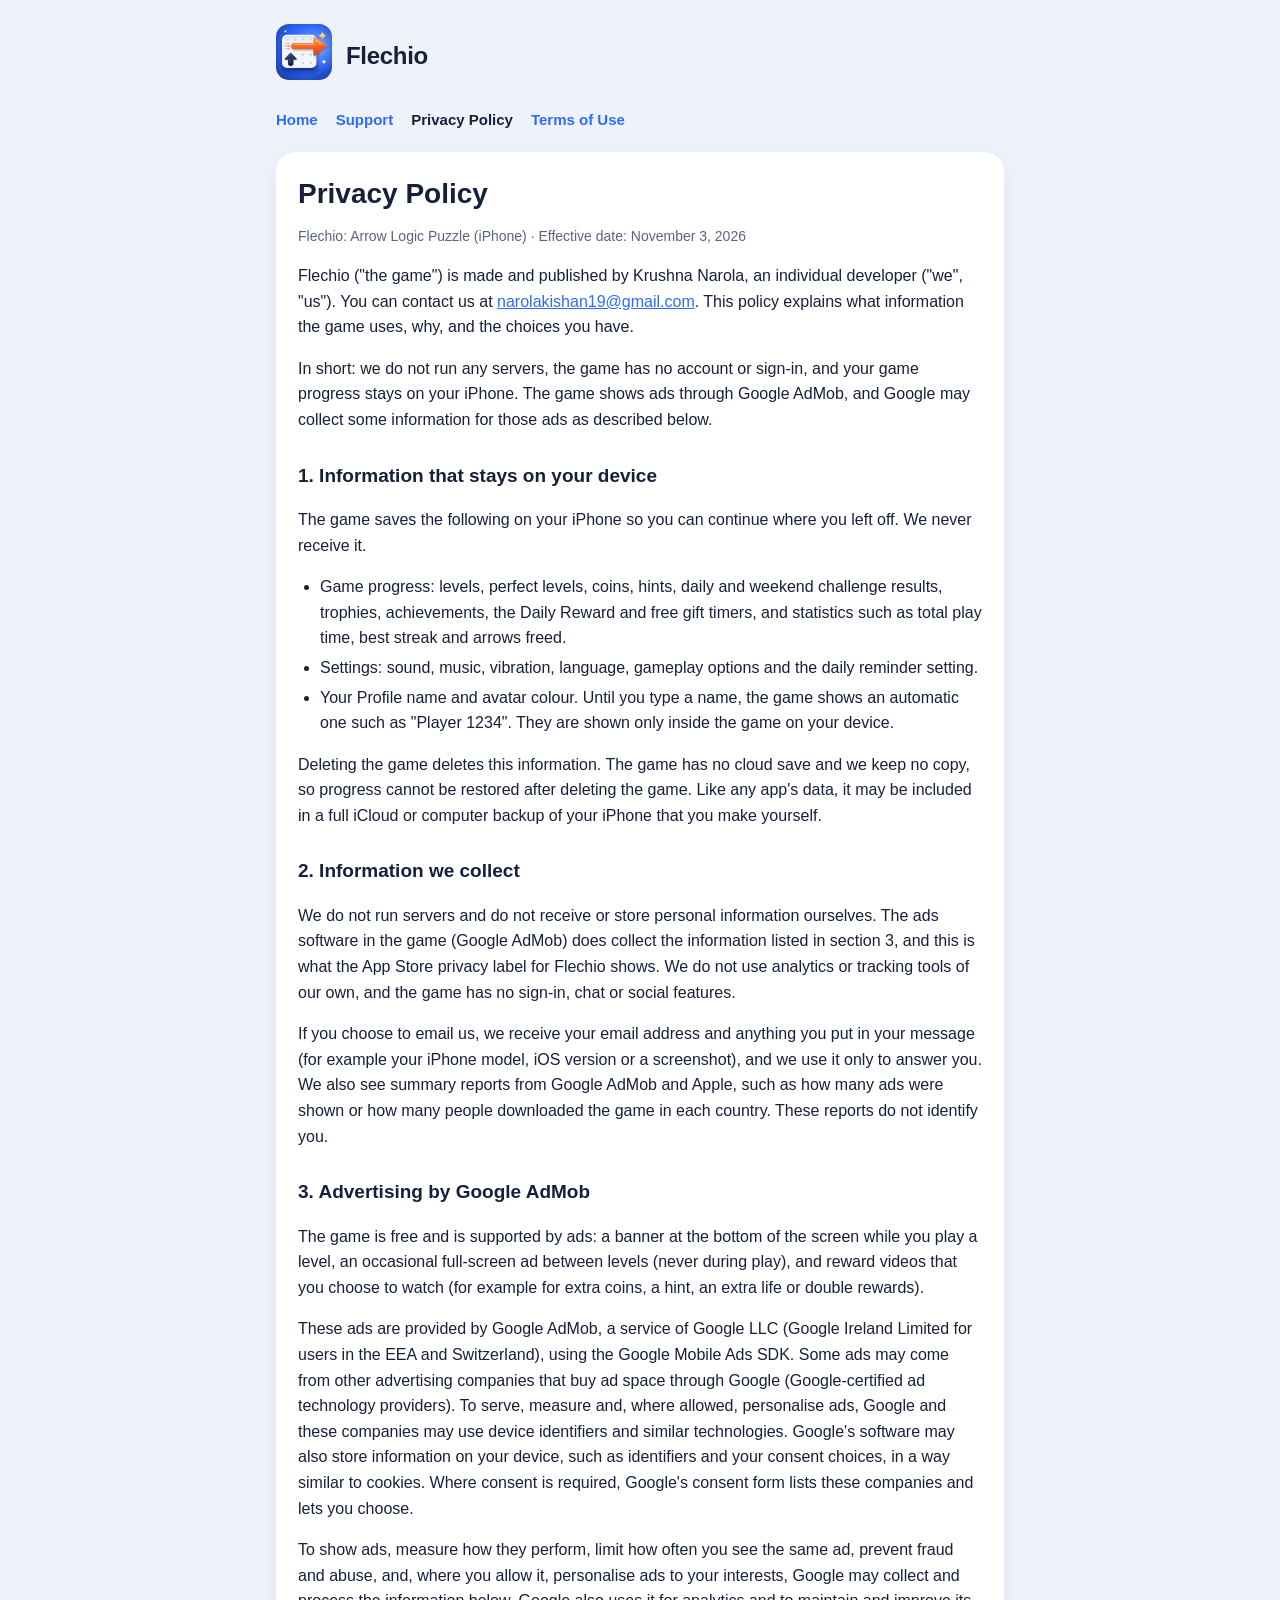
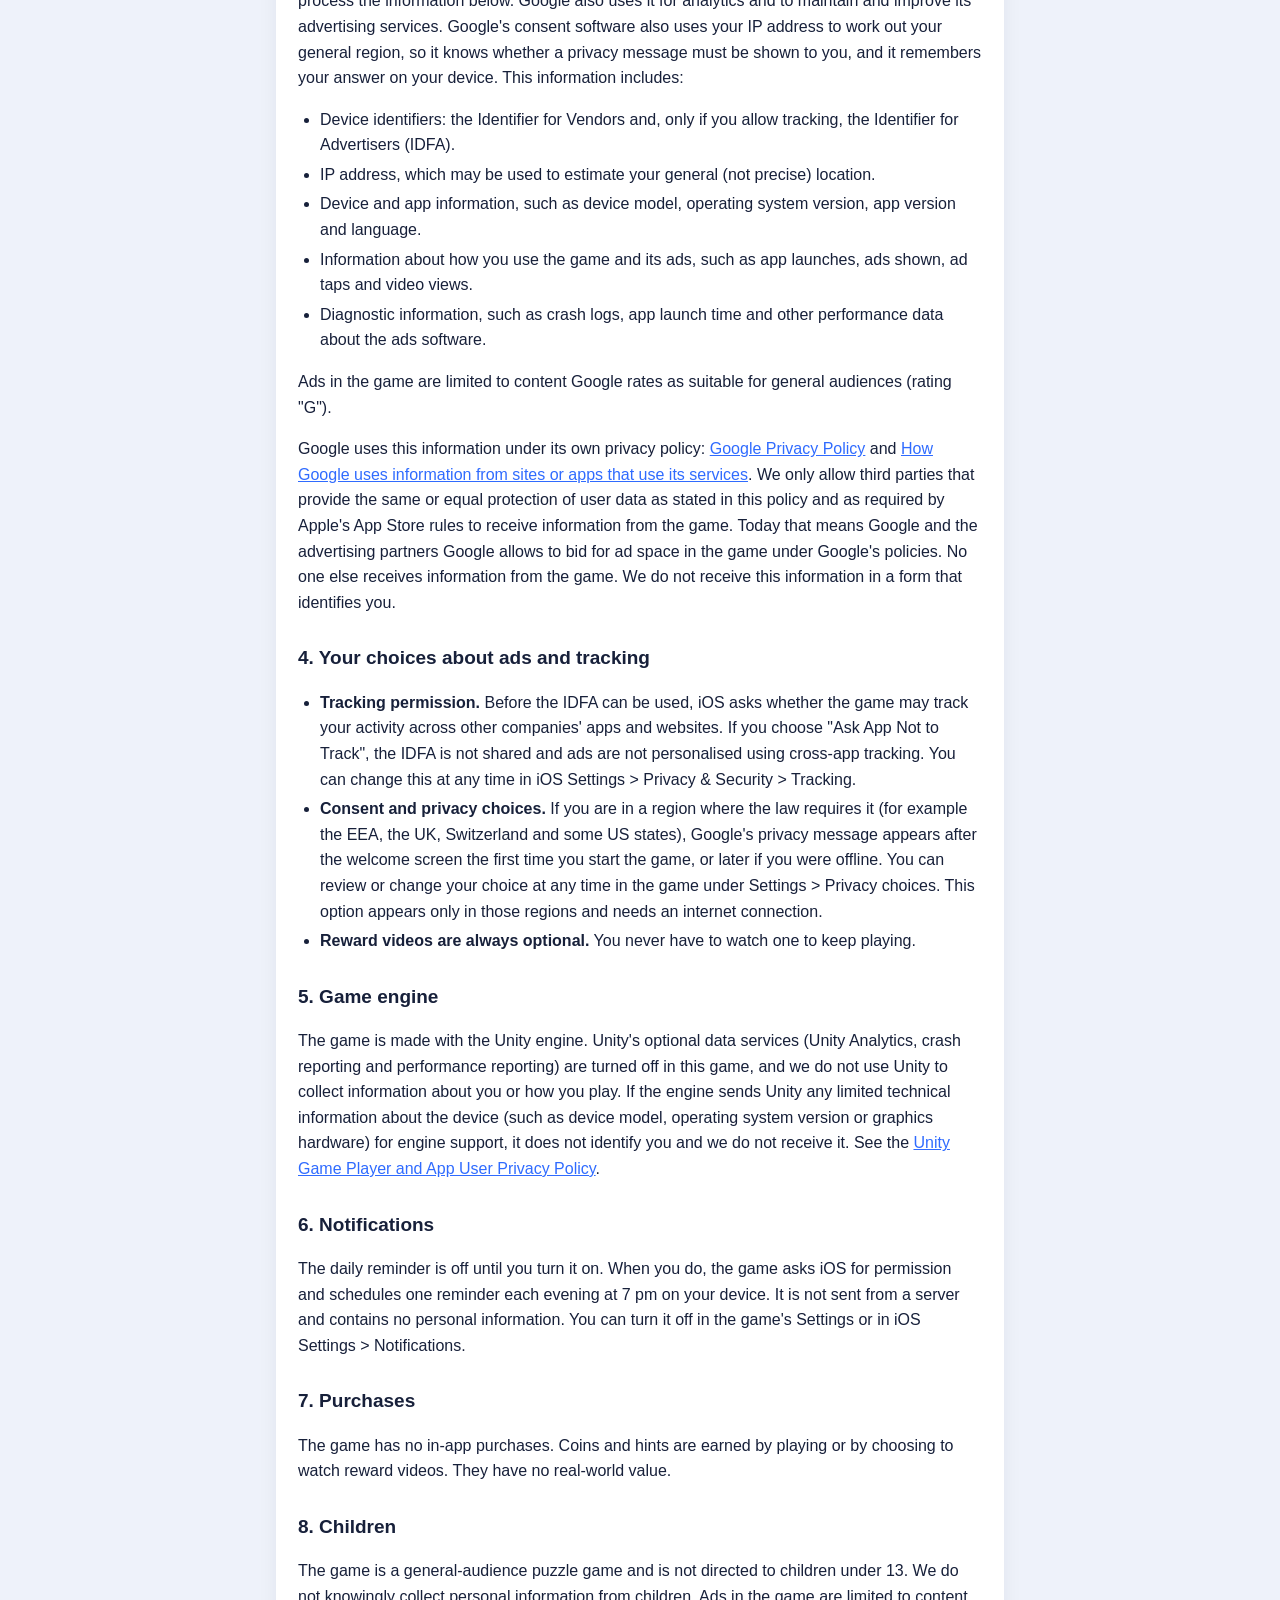
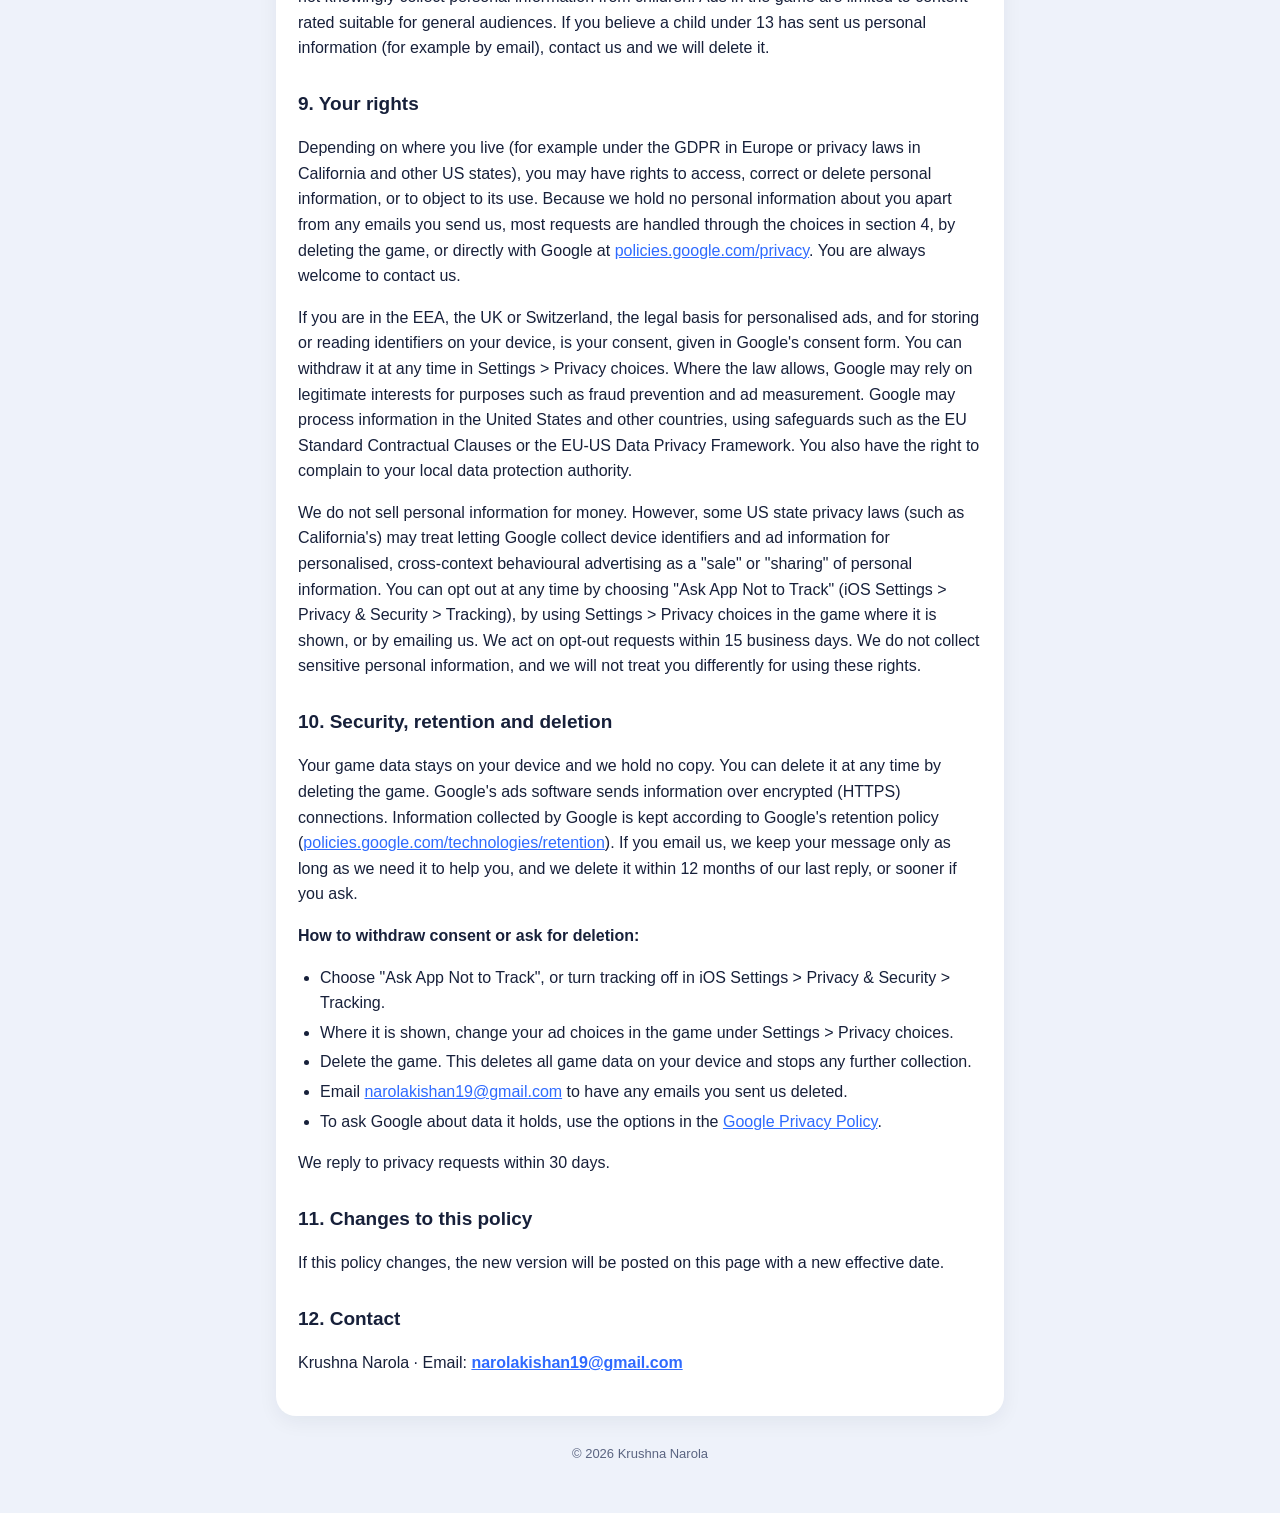
==== privacy.html @ cfd51b2d "Add privacy policy page to the project" ====
<!doctype html>
<html lang="en">
<head>
<meta charset="utf-8">
<meta name="viewport" content="width=device-width, initial-scale=1">
<title>Privacy Policy · Flechio</title>
<link rel="icon" href="icon.svg" type="image/svg+xml">
<link rel="stylesheet" href="style.css">
</head>
<body>
<div class="wrap">
  <header><a href="index.html"><img src="icon.svg" alt=""></a><a class="name" href="index.html">Flechio</a></header>
  <nav><a href="index.html">Home</a><a href="support.html">Support</a><a href="privacy.html" aria-current="page">Privacy Policy</a><a href="terms.html">Terms of Use</a></nav>
  <div class="card">
    <h1>Privacy Policy</h1>
    <p class="muted">Flechio: Arrow Logic Puzzle (iPhone) · Effective date: November 3, 2026</p>

    <p>Flechio ("the game") is made and published by Krushna Narola, an individual developer ("we", "us"). You can contact us at <a href="mailto:narolakishan19@gmail.com">narolakishan19@gmail.com</a>. This policy explains what information the game uses, why, and the choices you have.</p>
    <p>In short: we do not run any servers, the game has no account or sign-in, and your game progress stays on your iPhone. The game shows ads through Google AdMob, and Google may collect some information for those ads as described below.</p>

    <h2>1. Information that stays on your device</h2>
    <p>The game saves the following on your iPhone so you can continue where you left off. We never receive it.</p>
    <ul>
      <li>Game progress: levels, perfect levels, coins, hints, daily and weekend challenge results, trophies, achievements, the Daily Reward and free gift timers, and statistics such as total play time, best streak and arrows freed.</li>
      <li>Settings: sound, music, vibration, language, gameplay options and the daily reminder setting.</li>
      <li>Your Profile name and avatar colour. Until you type a name, the game shows an automatic one such as "Player 1234". They are shown only inside the game on your device.</li>
    </ul>
    <p>Deleting the game deletes this information. The game has no cloud save and we keep no copy, so progress cannot be restored after deleting the game. Like any app's data, it may be included in a full iCloud or computer backup of your iPhone that you make yourself.</p>

    <h2>2. Information we collect</h2>
    <p>We do not run servers and do not receive or store personal information ourselves. The ads software in the game (Google AdMob) does collect the information listed in section 3, and this is what the App Store privacy label for Flechio shows. We do not use analytics or tracking tools of our own, and the game has no sign-in, chat or social features.</p>
    <p>If you choose to email us, we receive your email address and anything you put in your message (for example your iPhone model, iOS version or a screenshot), and we use it only to answer you. We also see summary reports from Google AdMob and Apple, such as how many ads were shown or how many people downloaded the game in each country. These reports do not identify you.</p>

    <h2>3. Advertising by Google AdMob</h2>
    <p>The game is free and is supported by ads: a banner at the bottom of the screen while you play a level, an occasional full-screen ad between levels (never during play), and reward videos that you choose to watch (for example for extra coins, a hint, an extra life or double rewards).</p>
    <p>These ads are provided by Google AdMob, a service of Google LLC (Google Ireland Limited for users in the EEA and Switzerland), using the Google Mobile Ads SDK. Some ads may come from other advertising companies that buy ad space through Google (Google-certified ad technology providers). To serve, measure and, where allowed, personalise ads, Google and these companies may use device identifiers and similar technologies. Google's software may also store information on your device, such as identifiers and your consent choices, in a way similar to cookies. Where consent is required, Google's consent form lists these companies and lets you choose.</p>
    <p>To show ads, measure how they perform, limit how often you see the same ad, prevent fraud and abuse, and, where you allow it, personalise ads to your interests, Google may collect and process the information below. Google also uses it for analytics and to maintain and improve its advertising services. Google's consent software also uses your IP address to work out your general region, so it knows whether a privacy message must be shown to you, and it remembers your answer on your device. This information includes:</p>
    <ul>
      <li>Device identifiers: the Identifier for Vendors and, only if you allow tracking, the Identifier for Advertisers (IDFA).</li>
      <li>IP address, which may be used to estimate your general (not precise) location.</li>
      <li>Device and app information, such as device model, operating system version, app version and language.</li>
      <li>Information about how you use the game and its ads, such as app launches, ads shown, ad taps and video views.</li>
      <li>Diagnostic information, such as crash logs, app launch time and other performance data about the ads software.</li>
    </ul>
    <p>Ads in the game are limited to content Google rates as suitable for general audiences (rating "G").</p>
    <p>Google uses this information under its own privacy policy: <a href="https://policies.google.com/privacy">Google Privacy Policy</a> and <a href="https://policies.google.com/technologies/partner-sites">How Google uses information from sites or apps that use its services</a>. We only allow third parties that provide the same or equal protection of user data as stated in this policy and as required by Apple's App Store rules to receive information from the game. Today that means Google and the advertising partners Google allows to bid for ad space in the game under Google's policies. No one else receives information from the game. We do not receive this information in a form that identifies you.</p>

    <h2>4. Your choices about ads and tracking</h2>
    <ul>
      <li><strong>Tracking permission.</strong> Before the IDFA can be used, iOS asks whether the game may track your activity across other companies' apps and websites. If you choose "Ask App Not to Track", the IDFA is not shared and ads are not personalised using cross-app tracking. You can change this at any time in iOS Settings &gt; Privacy &amp; Security &gt; Tracking.</li>
      <li><strong>Consent and privacy choices.</strong> If you are in a region where the law requires it (for example the EEA, the UK, Switzerland and some US states), Google's privacy message appears after the welcome screen the first time you start the game, or later if you were offline. You can review or change your choice at any time in the game under Settings &gt; Privacy choices. This option appears only in those regions and needs an internet connection.</li>
      <li><strong>Reward videos are always optional.</strong> You never have to watch one to keep playing.</li>
    </ul>

    <h2>5. Game engine</h2>
    <p>The game is made with the Unity engine. Unity's optional data services (Unity Analytics, crash reporting and performance reporting) are turned off in this game, and we do not use Unity to collect information about you or how you play. If the engine sends Unity any limited technical information about the device (such as device model, operating system version or graphics hardware) for engine support, it does not identify you and we do not receive it. See the <a href="https://unity.com/legal/game-player-and-app-user-privacy-policy">Unity Game Player and App User Privacy Policy</a>.</p>

    <h2>6. Notifications</h2>
    <p>The daily reminder is off until you turn it on. When you do, the game asks iOS for permission and schedules one reminder each evening at 7 pm on your device. It is not sent from a server and contains no personal information. You can turn it off in the game's Settings or in iOS Settings &gt; Notifications.</p>

    <h2>7. Purchases</h2>
    <p>The game has no in-app purchases. Coins and hints are earned by playing or by choosing to watch reward videos. They have no real-world value.</p>

    <h2>8. Children</h2>
    <p>The game is a general-audience puzzle game and is not directed to children under 13. We do not knowingly collect personal information from children. Ads in the game are limited to content rated suitable for general audiences. If you believe a child under 13 has sent us personal information (for example by email), contact us and we will delete it.</p>

    <h2>9. Your rights</h2>
    <p>Depending on where you live (for example under the GDPR in Europe or privacy laws in California and other US states), you may have rights to access, correct or delete personal information, or to object to its use. Because we hold no personal information about you apart from any emails you send us, most requests are handled through the choices in section 4, by deleting the game, or directly with Google at <a href="https://policies.google.com/privacy">policies.google.com/privacy</a>. You are always welcome to contact us.</p>
    <p>If you are in the EEA, the UK or Switzerland, the legal basis for personalised ads, and for storing or reading identifiers on your device, is your consent, given in Google's consent form. You can withdraw it at any time in Settings &gt; Privacy choices. Where the law allows, Google may rely on legitimate interests for purposes such as fraud prevention and ad measurement. Google may process information in the United States and other countries, using safeguards such as the EU Standard Contractual Clauses or the EU-US Data Privacy Framework. You also have the right to complain to your local data protection authority.</p>
    <p>We do not sell personal information for money. However, some US state privacy laws (such as California's) may treat letting Google collect device identifiers and ad information for personalised, cross-context behavioural advertising as a "sale" or "sharing" of personal information. You can opt out at any time by choosing "Ask App Not to Track" (iOS Settings &gt; Privacy &amp; Security &gt; Tracking), by using Settings &gt; Privacy choices in the game where it is shown, or by emailing us. We act on opt-out requests within 15 business days. We do not collect sensitive personal information, and we will not treat you differently for using these rights.</p>

    <h2>10. Security, retention and deletion</h2>
    <p>Your game data stays on your device and we hold no copy. You can delete it at any time by deleting the game. Google's ads software sends information over encrypted (HTTPS) connections. Information collected by Google is kept according to Google's retention policy (<a href="https://policies.google.com/technologies/retention">policies.google.com/technologies/retention</a>). If you email us, we keep your message only as long as we need it to help you, and we delete it within 12 months of our last reply, or sooner if you ask.</p>
    <p><strong>How to withdraw consent or ask for deletion:</strong></p>
    <ul>
      <li>Choose "Ask App Not to Track", or turn tracking off in iOS Settings &gt; Privacy &amp; Security &gt; Tracking.</li>
      <li>Where it is shown, change your ad choices in the game under Settings &gt; Privacy choices.</li>
      <li>Delete the game. This deletes all game data on your device and stops any further collection.</li>
      <li>Email <a href="mailto:narolakishan19@gmail.com">narolakishan19@gmail.com</a> to have any emails you sent us deleted.</li>
      <li>To ask Google about data it holds, use the options in the <a href="https://policies.google.com/privacy">Google Privacy Policy</a>.</li>
    </ul>
    <p>We reply to privacy requests within 30 days.</p>

    <h2>11. Changes to this policy</h2>
    <p>If this policy changes, the new version will be posted on this page with a new effective date.</p>

    <h2>12. Contact</h2>
    <p>Krushna Narola · Email: <a class="mail" href="mailto:narolakishan19@gmail.com">narolakishan19@gmail.com</a></p>
  </div>
  <footer>© 2026 Krushna Narola</footer>
</div>
</body>
</html>
---- style.css ----
:root {
  --ink: #17203A;
  --muted: #5A6480;
  --ground: #EEF2FA;
  --card: #FFFFFF;
  --line: #DCE2F0;
  --orange: #E8521A;
  --blue: #2F6BFF;
}
* { box-sizing: border-box; }
html { -webkit-text-size-adjust: 100%; }
body {
  margin: 0;
  background: var(--ground);
  color: var(--ink);
  font: 16px/1.6 -apple-system, BlinkMacSystemFont, "Segoe UI", Roboto, Helvetica, Arial, sans-serif;
}
.wrap { max-width: 760px; margin: 0 auto; padding: 24px 16px 48px; }
header { display: flex; align-items: center; gap: 14px; margin-bottom: 20px; }
header img { width: 56px; height: 56px; border-radius: 13px; }
header a { color: inherit; text-decoration: none; }
header .name { font-size: 24px; font-weight: 700; letter-spacing: -0.3px; }
nav { display: flex; flex-wrap: wrap; gap: 8px 18px; margin: 0 0 20px; font-size: 15px; }
nav a { color: var(--blue); text-decoration: none; font-weight: 600; }
nav a[aria-current] { color: var(--ink); }
.card { background: var(--card); border-radius: 20px; padding: 24px 22px; box-shadow: 0 6px 20px rgba(23, 32, 58, 0.06); }
h1 { font-size: 28px; line-height: 1.25; margin: 0 0 6px; }
h2 { font-size: 19px; margin: 28px 0 8px; }
h3 { font-size: 16px; margin: 18px 0 4px; }
p, li { color: var(--ink); }
.muted { color: var(--muted); font-size: 14px; }
ul { padding-left: 22px; }
li { margin: 4px 0; }
a { color: var(--blue); }
.hero { text-align: center; padding: 32px 22px; }
.hero img { width: 112px; height: 112px; border-radius: 25px; box-shadow: 0 8px 24px rgba(23, 32, 58, 0.18); }
.hero h1 { font-size: 34px; margin-top: 16px; }
.hero p { color: var(--muted); max-width: 520px; margin: 8px auto 0; }
.links { display: grid; gap: 10px; margin-top: 18px; }
.links a { display: block; background: var(--card); border-radius: 16px; padding: 14px 18px; text-decoration: none; color: var(--ink); font-weight: 600; box-shadow: 0 4px 14px rgba(23, 32, 58, 0.05); }
.links a span { display: block; color: var(--muted); font-weight: 400; font-size: 14px; }
.mail { font-weight: 700; }
footer { margin-top: 28px; text-align: center; color: var(--muted); font-size: 13px; }
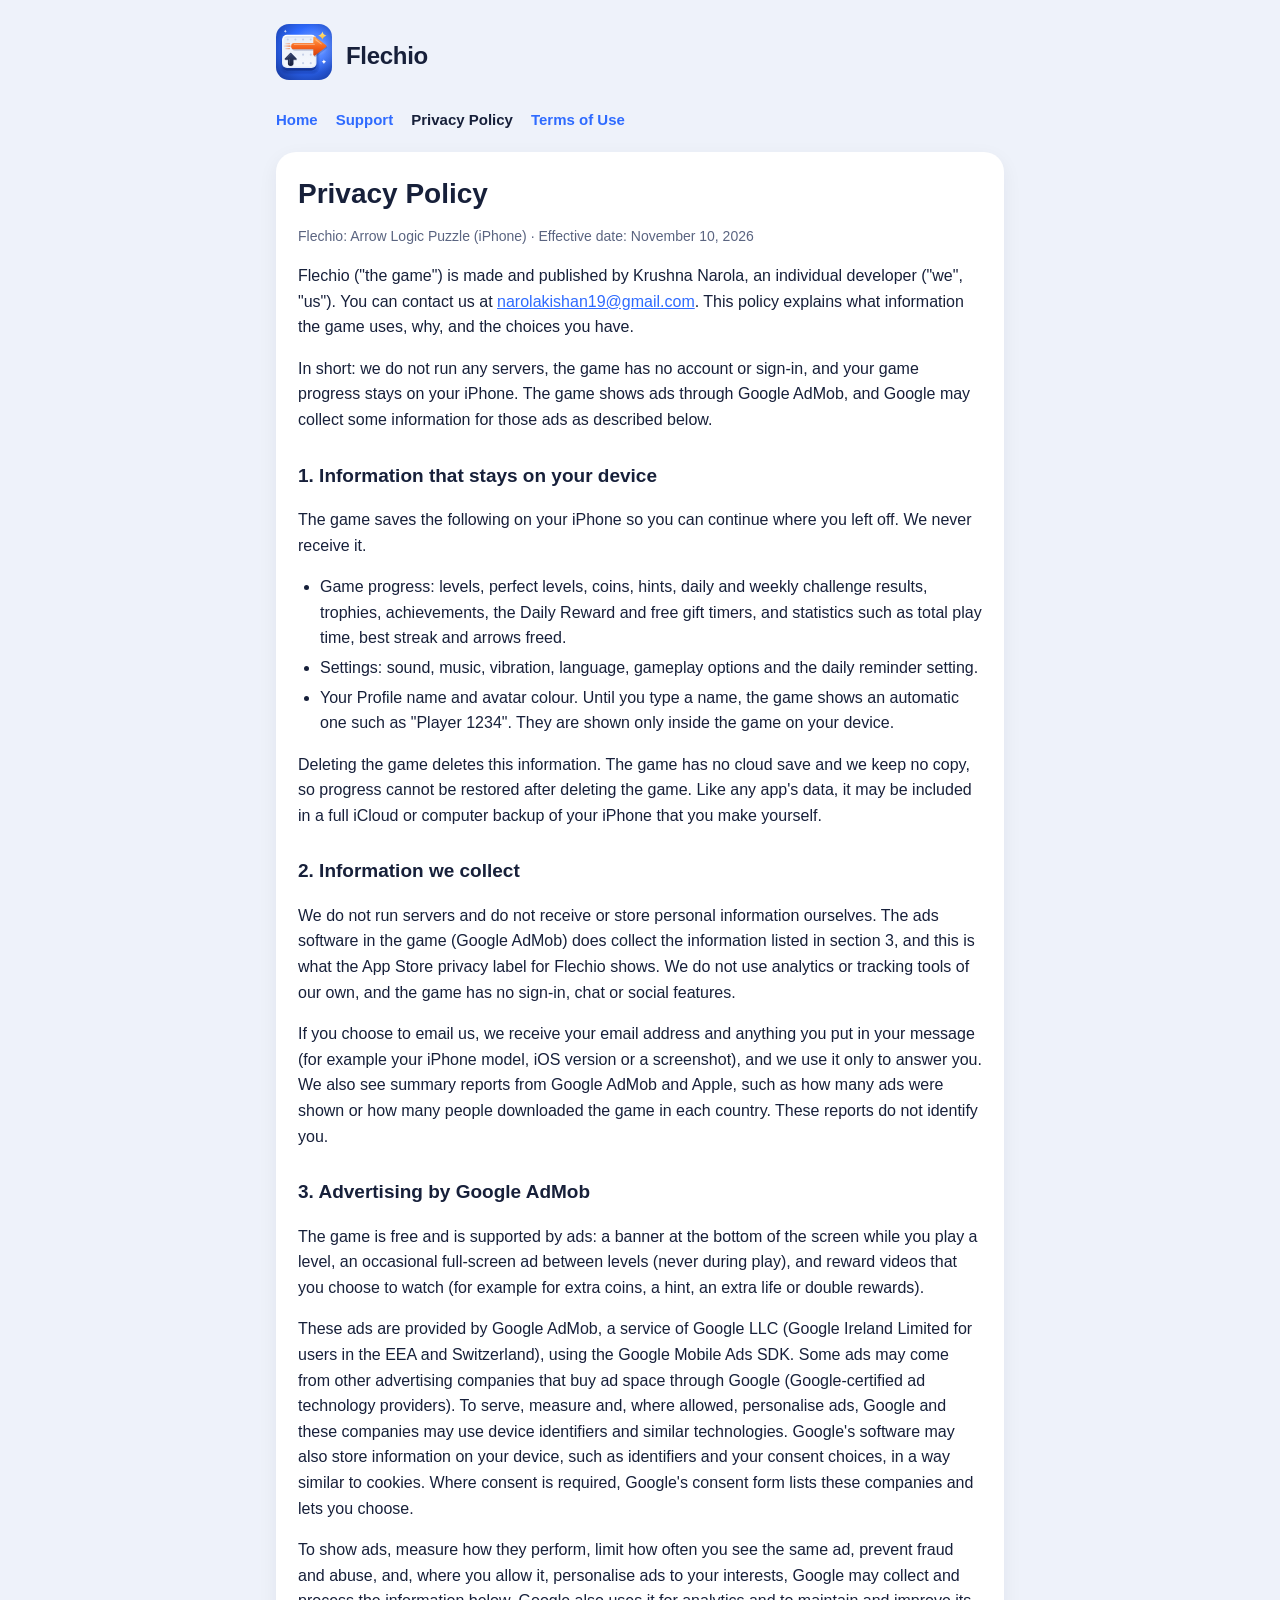
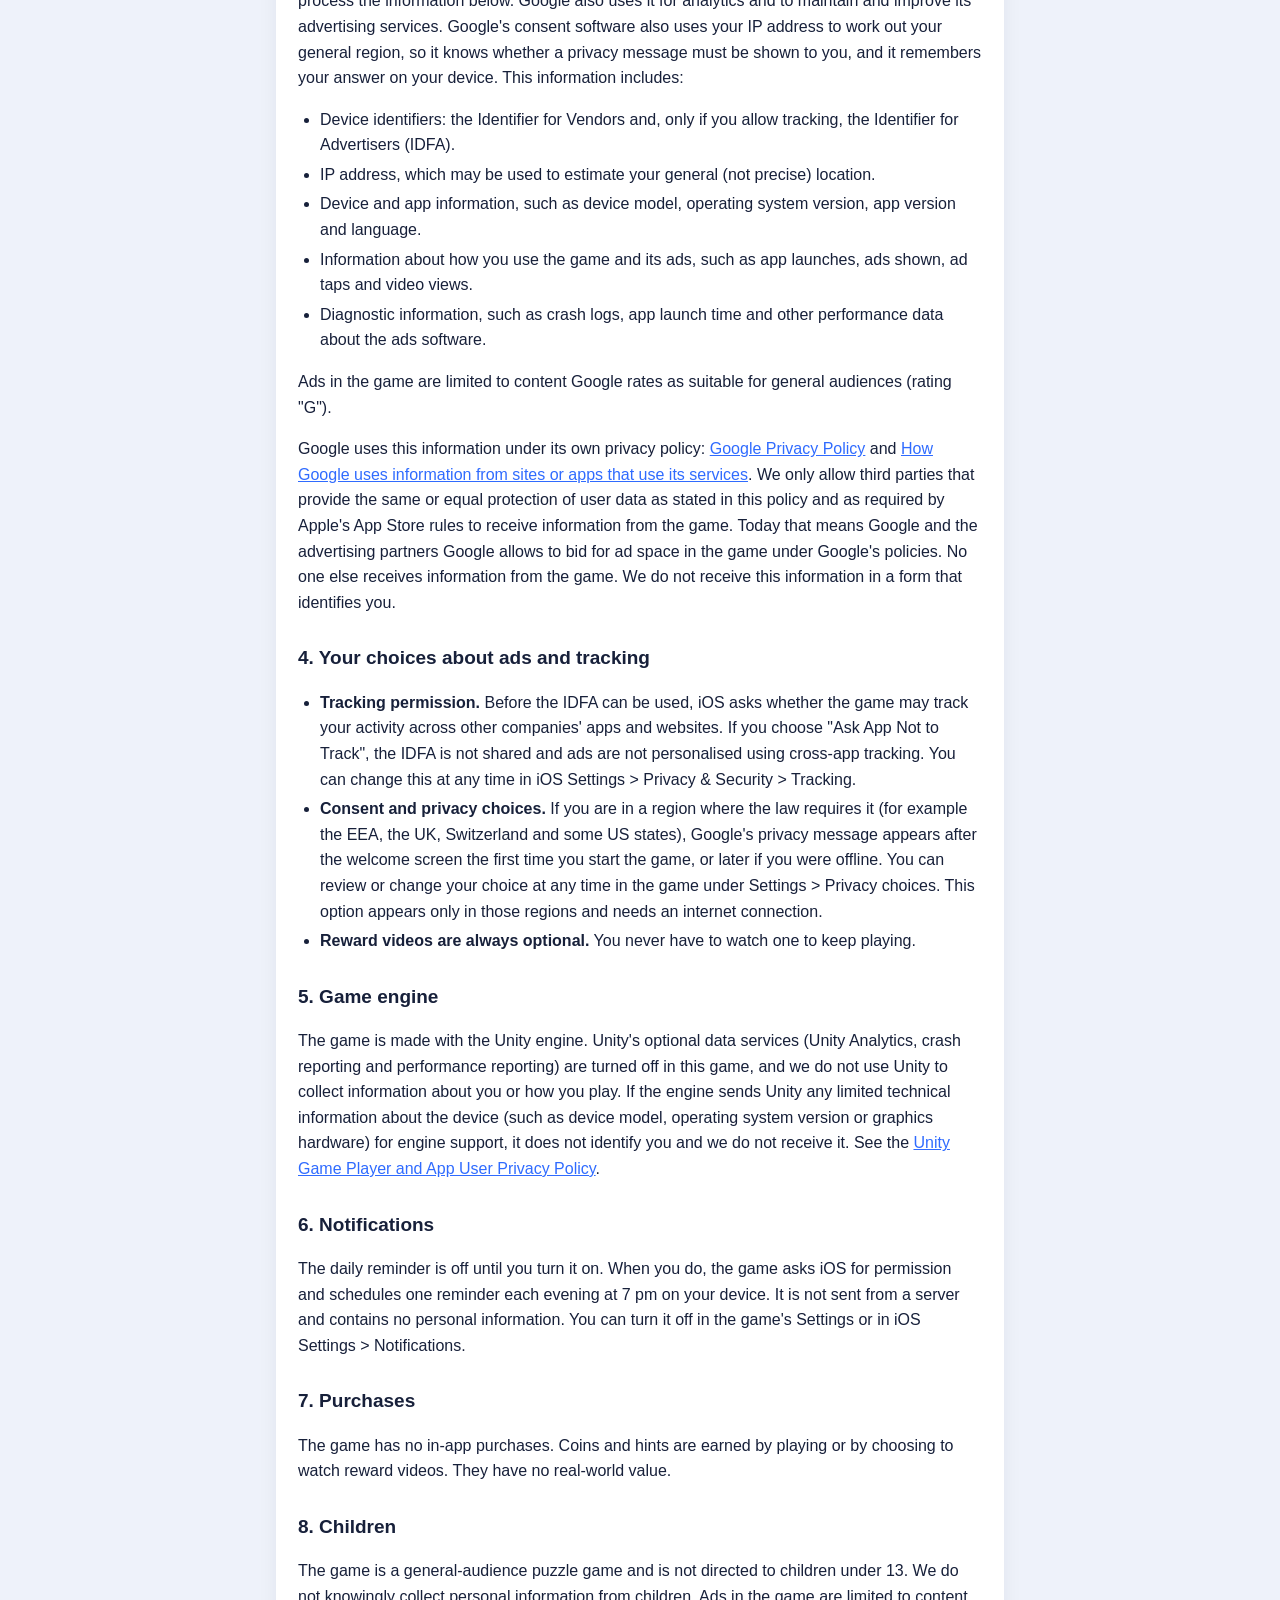
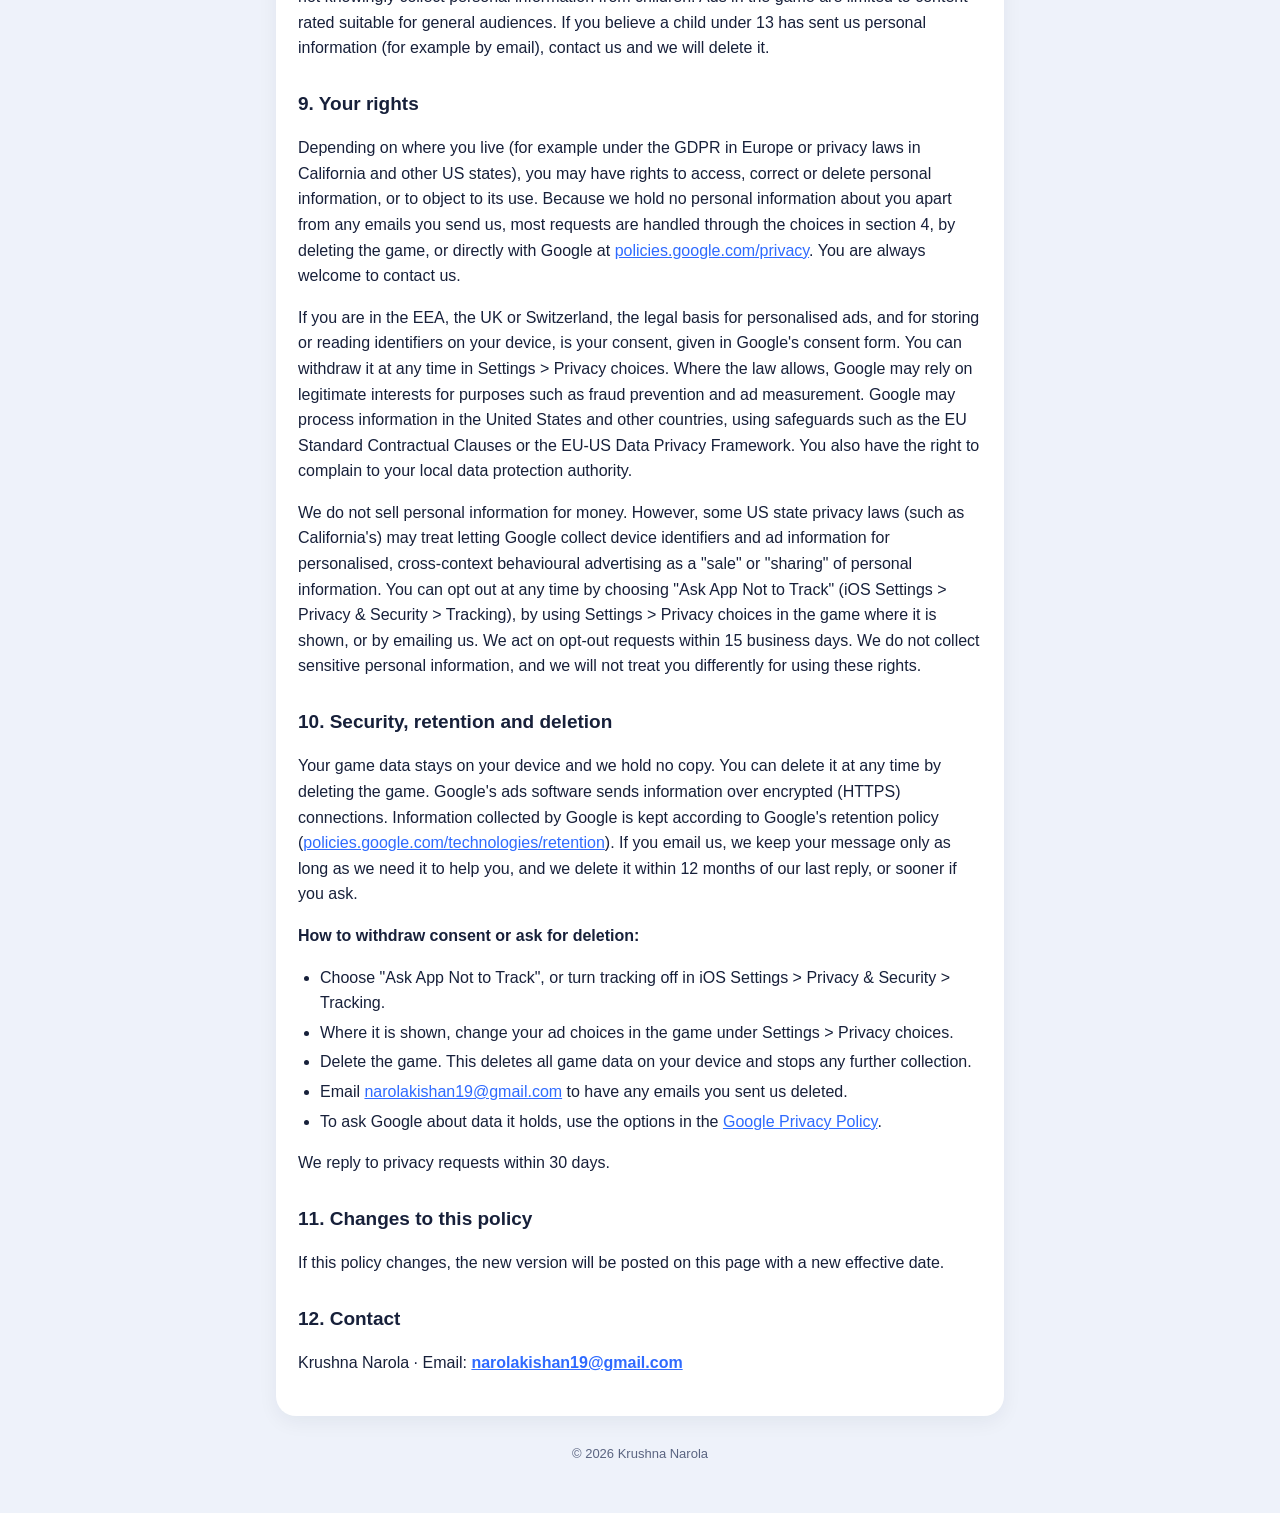
==== commit 0506c118: "Revise effective date and update challenge terminology Updated the effective date and corrected 'wee" ====
--- a/privacy.html
+++ b/privacy.html
@@ -13,7 +13,7 @@
   <nav><a href="index.html">Home</a><a href="support.html">Support</a><a href="privacy.html" aria-current="page">Privacy Policy</a><a href="terms.html">Terms of Use</a></nav>
   <div class="card">
     <h1>Privacy Policy</h1>
-    <p class="muted">Flechio: Arrow Logic Puzzle (iPhone) · Effective date: November 3, 2026</p>
+    <p class="muted">Flechio: Arrow Logic Puzzle (iPhone) · Effective date: November 10, 2026</p>
 
     <p>Flechio ("the game") is made and published by Krushna Narola, an individual developer ("we", "us"). You can contact us at <a href="mailto:narolakishan19@gmail.com">narolakishan19@gmail.com</a>. This policy explains what information the game uses, why, and the choices you have.</p>
     <p>In short: we do not run any servers, the game has no account or sign-in, and your game progress stays on your iPhone. The game shows ads through Google AdMob, and Google may collect some information for those ads as described below.</p>
@@ -21,7 +21,7 @@
     <h2>1. Information that stays on your device</h2>
     <p>The game saves the following on your iPhone so you can continue where you left off. We never receive it.</p>
     <ul>
-      <li>Game progress: levels, perfect levels, coins, hints, daily and weekend challenge results, trophies, achievements, the Daily Reward and free gift timers, and statistics such as total play time, best streak and arrows freed.</li>
+      <li>Game progress: levels, perfect levels, coins, hints, daily and weekly challenge results, trophies, achievements, the Daily Reward and free gift timers, and statistics such as total play time, best streak and arrows freed.</li>
       <li>Settings: sound, music, vibration, language, gameplay options and the daily reminder setting.</li>
       <li>Your Profile name and avatar colour. Until you type a name, the game shows an automatic one such as "Player 1234". They are shown only inside the game on your device.</li>
     </ul>
